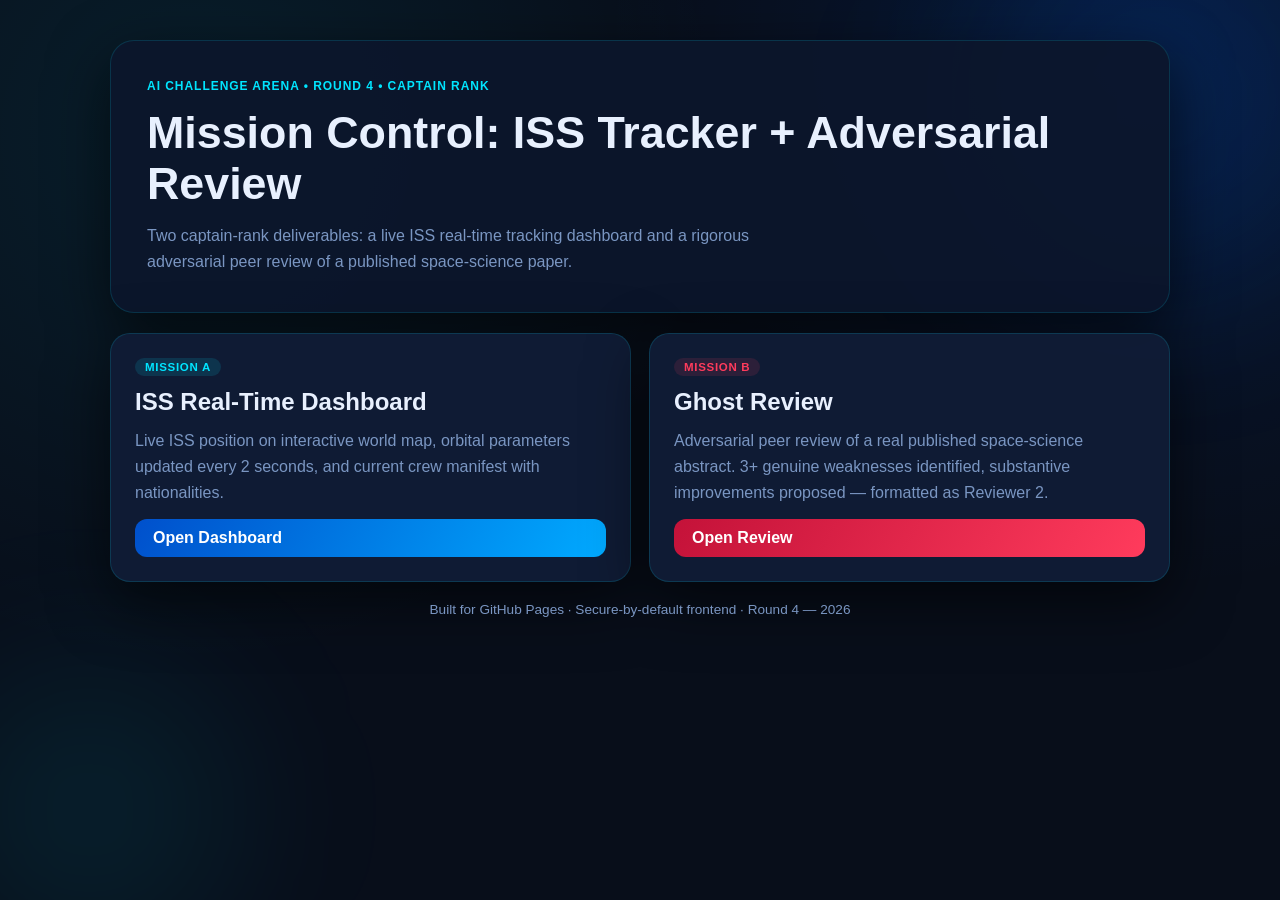
==== site/index.html @ a9a424de "Round 4: ISS live dashboard + ghost review (Greaves 2020)" ====
<!doctype html>
<html lang="en">
<head>
  <meta charset="utf-8" />
  <meta name="viewport" content="width=device-width, initial-scale=1" />
  <meta name="description" content="AI Challenge Arena Round 4: ISS Real-Time Dashboard + Ghost Review" />
  <meta http-equiv="Content-Security-Policy" content="default-src 'self'; script-src 'self' https://unpkg.com; style-src 'self' https://fonts.googleapis.com https://unpkg.com; font-src https://fonts.gstatic.com data:; img-src 'self' data: blob:; connect-src 'self' https://api.wheretheiss.at https://basemaps.cartocdn.com; worker-src blob:; object-src 'none'; base-uri 'self'; form-action 'self'" />
  <title>Round 4 — Mission Control</title>
  <link rel="preconnect" href="https://fonts.googleapis.com" />
  <link rel="preconnect" href="https://fonts.gstatic.com" crossorigin />
  <link href="https://fonts.googleapis.com/css2?family=Sora:wght@400;600;700;800&family=Space+Grotesk:wght@400;500;700&display=swap" rel="stylesheet" />
  <link rel="stylesheet" href="assets/styles.css" />
</head>
<body class="landing-body">
  <div class="orb orb-a"></div>
  <div class="orb orb-b"></div>

  <main class="landing-shell">
    <header class="hero">
      <p class="kicker">AI Challenge Arena • Round 4 • Captain Rank</p>
      <h1>Mission Control: ISS Tracker + Adversarial Review</h1>
      <p class="hero-copy">
        Two captain-rank deliverables: a live ISS real-time tracking dashboard and
        a rigorous adversarial peer review of a published space-science paper.
      </p>
    </header>

    <section class="card-grid" aria-label="Project modules">
      <article class="mission-card">
        <div class="card-badge">Mission A</div>
        <h2>ISS Real-Time Dashboard</h2>
        <p>
          Live ISS position on interactive world map, orbital parameters updated every 2 seconds,
          and current crew manifest with nationalities.
        </p>
        <a class="btn" href="iss-dashboard.html">Open Dashboard</a>
      </article>

      <article class="mission-card">
        <div class="card-badge card-badge--red">Mission B</div>
        <h2>Ghost Review</h2>
        <p>
          Adversarial peer review of a real published space-science abstract. 3+ genuine
          weaknesses identified, substantive improvements proposed — formatted as Reviewer 2.
        </p>
        <a class="btn btn--red" href="ghost-review.html">Open Review</a>
      </article>
    </section>

    <footer class="footer-note">
      Built for GitHub Pages · Secure-by-default frontend · Round 4 — 2026
    </footer>
  </main>
</body>
</html>
---- site/assets/styles.css ----
:root {
  --bg: #080e1a;
  --bg-alt: #0d1628;
  --panel: rgba(12, 22, 44, 0.92);
  --panel-strong: rgba(16, 28, 54, 0.98);
  --text: #e8f0fe;
  --muted: #7a96c2;
  --accent: #00e5ff;
  --accent-2: #ff6a00;
  --accent-red: #ff3b5c;
  --line: rgba(0, 229, 255, 0.15);
  --ok: #00e5a0;
  --danger: #ff3b5c;
  --shadow: 0 20px 60px rgba(0, 0, 0, 0.6);
}

* { box-sizing: border-box; }

body {
  margin: 0;
  font-family: "Space Grotesk", sans-serif;
  color: var(--text);
  background: radial-gradient(ellipse at 20% 10%, rgba(0, 80, 160, 0.25), transparent 50%),
              radial-gradient(ellipse at 80% 90%, rgba(0, 229, 255, 0.1), transparent 50%),
              var(--bg);
  min-height: 100vh;
  overflow-x: hidden;
}

h1, h2, h3, h4 { margin: 0; font-family: "Sora", sans-serif; }
p { margin: 0; line-height: 1.65; }
a { color: var(--accent); text-decoration: none; }
a:hover { text-decoration: underline; }

/* ── Orbs ── */
.orb { position: fixed; border-radius: 999px; filter: blur(80px); z-index: -1; }
.orb-a { width: 400px; height: 400px; background: rgba(0, 100, 255, 0.12); top: -100px; right: -80px; }
.orb-b { width: 300px; height: 300px; background: rgba(0, 229, 255, 0.08); bottom: -60px; left: -60px; }

/* ── Topbar ── */
.topbar {
  height: 52px;
  padding: 0 20px;
  display: flex;
  align-items: center;
  justify-content: space-between;
  gap: 16px;
  border-bottom: 1px solid var(--line);
  background: rgba(8, 14, 26, 0.95);
  position: sticky;
  top: 0;
  z-index: 100;
}

.topbar-center {
  display: flex;
  align-items: center;
  gap: 10px;
  font-family: "Sora", sans-serif;
  font-weight: 700;
  font-size: 0.9rem;
  color: var(--accent);
  letter-spacing: 0.06em;
}

.iss-label { text-transform: uppercase; }

.pulse-dot {
  width: 8px;
  height: 8px;
  border-radius: 50%;
  background: #555;
  transition: background 0.3s;
}
.pulse-dot.pulse {
  background: var(--ok);
  box-shadow: 0 0 0 3px rgba(0, 229, 160, 0.25);
  animation: pulse-ring 1.4s ease-out infinite;
}

@keyframes pulse-ring {
  0%   { box-shadow: 0 0 0 0 rgba(0, 229, 160, 0.4); }
  70%  { box-shadow: 0 0 0 8px rgba(0, 229, 160, 0); }
  100% { box-shadow: 0 0 0 0 rgba(0, 229, 160, 0); }
}

.back-link { font-weight: 700; font-size: 0.9rem; color: var(--accent); }

.status-dot {
  padding: 4px 12px;
  border-radius: 999px;
  font-size: 0.78rem;
  font-weight: 700;
  background: rgba(0, 229, 255, 0.1);
  color: var(--accent);
  border: 1px solid rgba(0, 229, 255, 0.25);
  white-space: nowrap;
}
.status-dot--ok    { background: rgba(0,229,160,0.15); color: var(--ok);    border-color: rgba(0,229,160,0.3); }
.status-dot--error { background: rgba(255,59,92,0.15); color: var(--danger); border-color: rgba(255,59,92,0.3); }
.status-dot--red   { background: rgba(255,59,92,0.1);  color: var(--accent-red); border-color: rgba(255,59,92,0.25); }

/* ── ISS Layout ── */
.iss-body { overflow: hidden; }

.iss-layout {
  display: grid;
  grid-template-columns: 1fr 340px;
  height: calc(100vh - 52px);
}

.iss-map {
  width: 100%;
  height: 100%;
}

/* ── Sidebar ── */
.iss-sidebar {
  overflow-y: auto;
  padding: 16px;
  display: flex;
  flex-direction: column;
  gap: 14px;
  border-left: 1px solid var(--line);
  background: var(--bg-alt);
}

.stat-card {
  background: var(--panel-strong);
  border: 1px solid var(--line);
  border-radius: 16px;
  padding: 16px;
}

.stat-title {
  font-size: 0.85rem;
  text-transform: uppercase;
  letter-spacing: 0.08em;
  color: var(--muted);
  margin-bottom: 14px;
  display: flex;
  align-items: center;
  gap: 8px;
}

.badge {
  background: rgba(0, 229, 255, 0.15);
  color: var(--accent);
  border-radius: 999px;
  padding: 1px 8px;
  font-size: 0.8rem;
}

.stat-note {
  font-size: 0.75rem;
  color: var(--muted);
  margin-bottom: 12px;
}

.stat-grid {
  display: grid;
  grid-template-columns: 1fr 1fr;
  gap: 10px;
}

.stat-item { display: flex; flex-direction: column; gap: 2px; }
.stat-item--wide { grid-column: span 2; }

.stat-label {
  font-size: 0.7rem;
  text-transform: uppercase;
  letter-spacing: 0.07em;
  color: var(--muted);
}

.stat-value {
  font-family: "Sora", sans-serif;
  font-size: 1.6rem;
  font-weight: 700;
  color: var(--accent);
  line-height: 1.1;
}

.stat-value--sm { font-size: 1rem; }

.stat-unit {
  font-size: 0.72rem;
  color: var(--muted);
}

/* ── Crew ── */
.crew-list {
  list-style: none;
  margin: 0;
  padding: 0;
  display: flex;
  flex-direction: column;
  gap: 8px;
}

.crew-item {
  display: flex;
  align-items: center;
  gap: 10px;
  padding: 8px 10px;
  border-radius: 10px;
  background: rgba(0, 229, 255, 0.04);
  border: 1px solid var(--line);
}

.flag { font-size: 1.3rem; line-height: 1; }

.crew-name {
  font-weight: 600;
  font-size: 0.88rem;
}
.crew-role {
  font-size: 0.74rem;
  color: var(--muted);
}

/* ── ISS Marker ── */
.iss-marker {
  cursor: pointer;
  filter: drop-shadow(0 0 6px rgba(0, 229, 255, 0.8));
  animation: iss-spin 8s linear infinite;
  transform-origin: center;
}

@keyframes iss-spin {
  from { filter: drop-shadow(0 0 6px rgba(0, 229, 255, 0.8)); }
  50%  { filter: drop-shadow(0 0 12px rgba(0, 229, 255, 1)); }
  to   { filter: drop-shadow(0 0 6px rgba(0, 229, 255, 0.8)); }
}

/* ── Landing ── */
.landing-body {
  background:
    radial-gradient(circle at 15% 15%, rgba(0, 229, 255, 0.08), transparent 40%),
    radial-gradient(circle at 90% 5%,  rgba(0, 100, 255, 0.12), transparent 38%),
    var(--bg);
}

.landing-shell {
  max-width: 1100px;
  margin: 0 auto;
  padding: 40px 20px;
}

.hero {
  background: var(--panel);
  border: 1px solid var(--line);
  border-radius: 24px;
  box-shadow: var(--shadow);
  padding: 36px;
  animation: rise 600ms ease-out;
}

.kicker {
  color: var(--accent);
  text-transform: uppercase;
  letter-spacing: 0.08em;
  font-size: 0.75rem;
  font-weight: 700;
  margin-bottom: 10px;
}

.hero h1 { font-size: clamp(1.8rem, 4vw, 2.8rem); margin-bottom: 14px; }
.hero-copy { color: var(--muted); max-width: 72ch; }

.card-grid {
  display: grid;
  grid-template-columns: repeat(2, minmax(0, 1fr));
  gap: 18px;
  margin-top: 20px;
}

.mission-card {
  background: var(--panel-strong);
  border: 1px solid var(--line);
  border-radius: 20px;
  padding: 24px;
  box-shadow: var(--shadow);
  display: grid;
  gap: 12px;
}

.mission-card p { color: var(--muted); }

.card-badge {
  display: inline-block;
  padding: 3px 10px;
  border-radius: 999px;
  font-size: 0.72rem;
  font-weight: 700;
  text-transform: uppercase;
  letter-spacing: 0.06em;
  background: rgba(0, 229, 255, 0.12);
  color: var(--accent);
  width: fit-content;
}
.card-badge--red {
  background: rgba(255, 59, 92, 0.12);
  color: var(--accent-red);
}

.btn {
  display: inline-block;
  border: none;
  border-radius: 12px;
  padding: 10px 18px;
  font-family: "Sora", sans-serif;
  font-weight: 700;
  cursor: pointer;
  text-decoration: none;
  background: linear-gradient(120deg, #0050cc, #00aaff);
  color: #fff;
}
.btn--red {
  background: linear-gradient(120deg, #c41239, #ff3b5c);
}

.footer-note {
  margin-top: 20px;
  text-align: center;
  color: var(--muted);
  font-size: 0.85rem;
}

/* ── Research Brief / Ghost Review ── */
.page-shell { max-width: 1100px; margin: 22px auto 48px; padding: 0 20px; }
.brief-shell { max-width: 920px; }

.brief-paper {
  background: var(--panel-strong);
  border: 1px solid var(--line);
  border-radius: 20px;
  box-shadow: var(--shadow);
  padding: 32px;
  display: grid;
  gap: 28px;
  animation: rise 700ms ease-out;
}

.brief-paper .meta {
  color: var(--muted);
  font-size: 0.85rem;
  margin-top: 6px;
}

.review-block { display: grid; gap: 12px; }
.review-block h2 { font-size: 1.1rem; }

.abstract-quote {
  margin: 0;
  padding: 16px 20px;
  border-left: 3px solid var(--accent);
  background: rgba(0, 229, 255, 0.05);
  border-radius: 0 12px 12px 0;
  font-style: italic;
  color: var(--text);
  line-height: 1.7;
}

.abstract-quote cite {
  display: block;
  margin-top: 10px;
  font-style: normal;
  font-size: 0.82rem;
  color: var(--muted);
}

.review-verdict {
  display: inline-block;
  padding: 6px 16px;
  border-radius: 999px;
  font-weight: 700;
  font-size: 0.9rem;
}
.review-verdict--major {
  background: rgba(255, 59, 92, 0.15);
  color: var(--accent-red);
  border: 1px solid rgba(255, 59, 92, 0.3);
}

.weakness-header { display: flex; align-items: center; gap: 12px; flex-wrap: wrap; }

.weakness-tag {
  display: inline-block;
  padding: 3px 10px;
  border-radius: 999px;
  font-size: 0.72rem;
  font-weight: 700;
  text-transform: uppercase;
  letter-spacing: 0.06em;
  background: rgba(255, 106, 0, 0.15);
  color: var(--accent-2);
  border: 1px solid rgba(255, 106, 0, 0.25);
  white-space: nowrap;
}

.review-suggestion {
  padding: 12px 16px;
  background: rgba(0, 229, 160, 0.06);
  border-left: 3px solid var(--ok);
  border-radius: 0 10px 10px 0;
  font-size: 0.9rem;
}

.minor-list {
  margin: 0;
  padding-left: 18px;
  display: grid;
  gap: 10px;
  font-size: 0.9rem;
  color: var(--text);
}

/* ── Animations ── */
@keyframes rise {
  from { opacity: 0; transform: translateY(10px); }
  to   { opacity: 1; transform: translateY(0); }
}

/* ── Responsive ── */
@media (max-width: 900px) {
  .iss-layout {
    grid-template-columns: 1fr;
    grid-template-rows: 55vh auto;
    height: auto;
    overflow: visible;
  }
  .iss-sidebar { height: auto; overflow: visible; border-left: none; border-top: 1px solid var(--line); }
  .card-grid { grid-template-columns: 1fr; }
}

@media (max-width: 560px) {
  .topbar { flex-wrap: wrap; height: auto; padding: 10px 14px; }
  .topbar-center { order: 2; width: 100%; }
  .hero, .brief-paper { padding: 20px; }
}
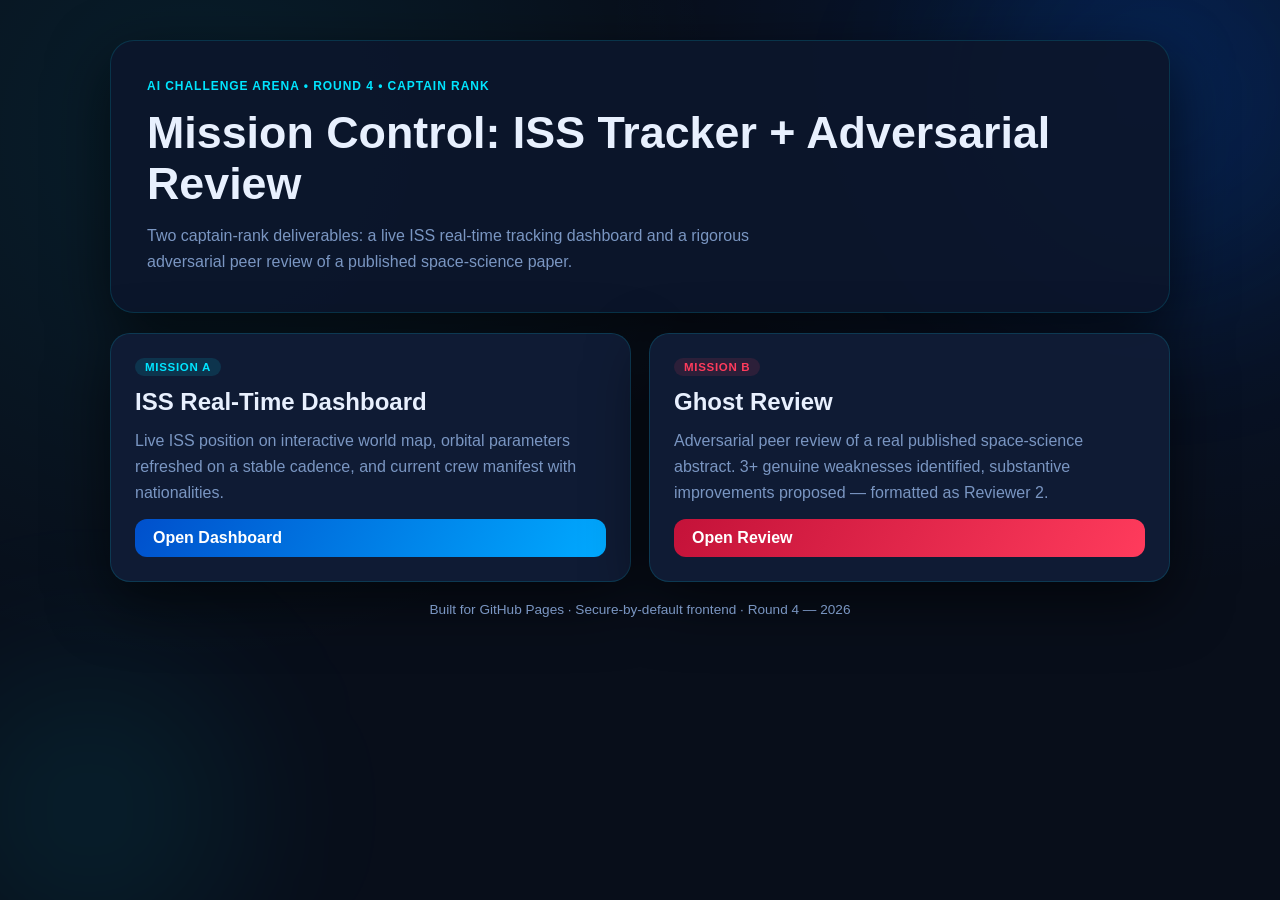
==== commit 74b74380: "chore: align dashboard refresh copy" ====
--- a/site/index.html
+++ b/site/index.html
@@ -30,7 +30,7 @@
         <div class="card-badge">Mission A</div>
         <h2>ISS Real-Time Dashboard</h2>
         <p>
-          Live ISS position on interactive world map, orbital parameters updated every 2 seconds,
+          Live ISS position on interactive world map, orbital parameters refreshed on a stable cadence,
           and current crew manifest with nationalities.
         </p>
         <a class="btn" href="iss-dashboard.html">Open Dashboard</a>
